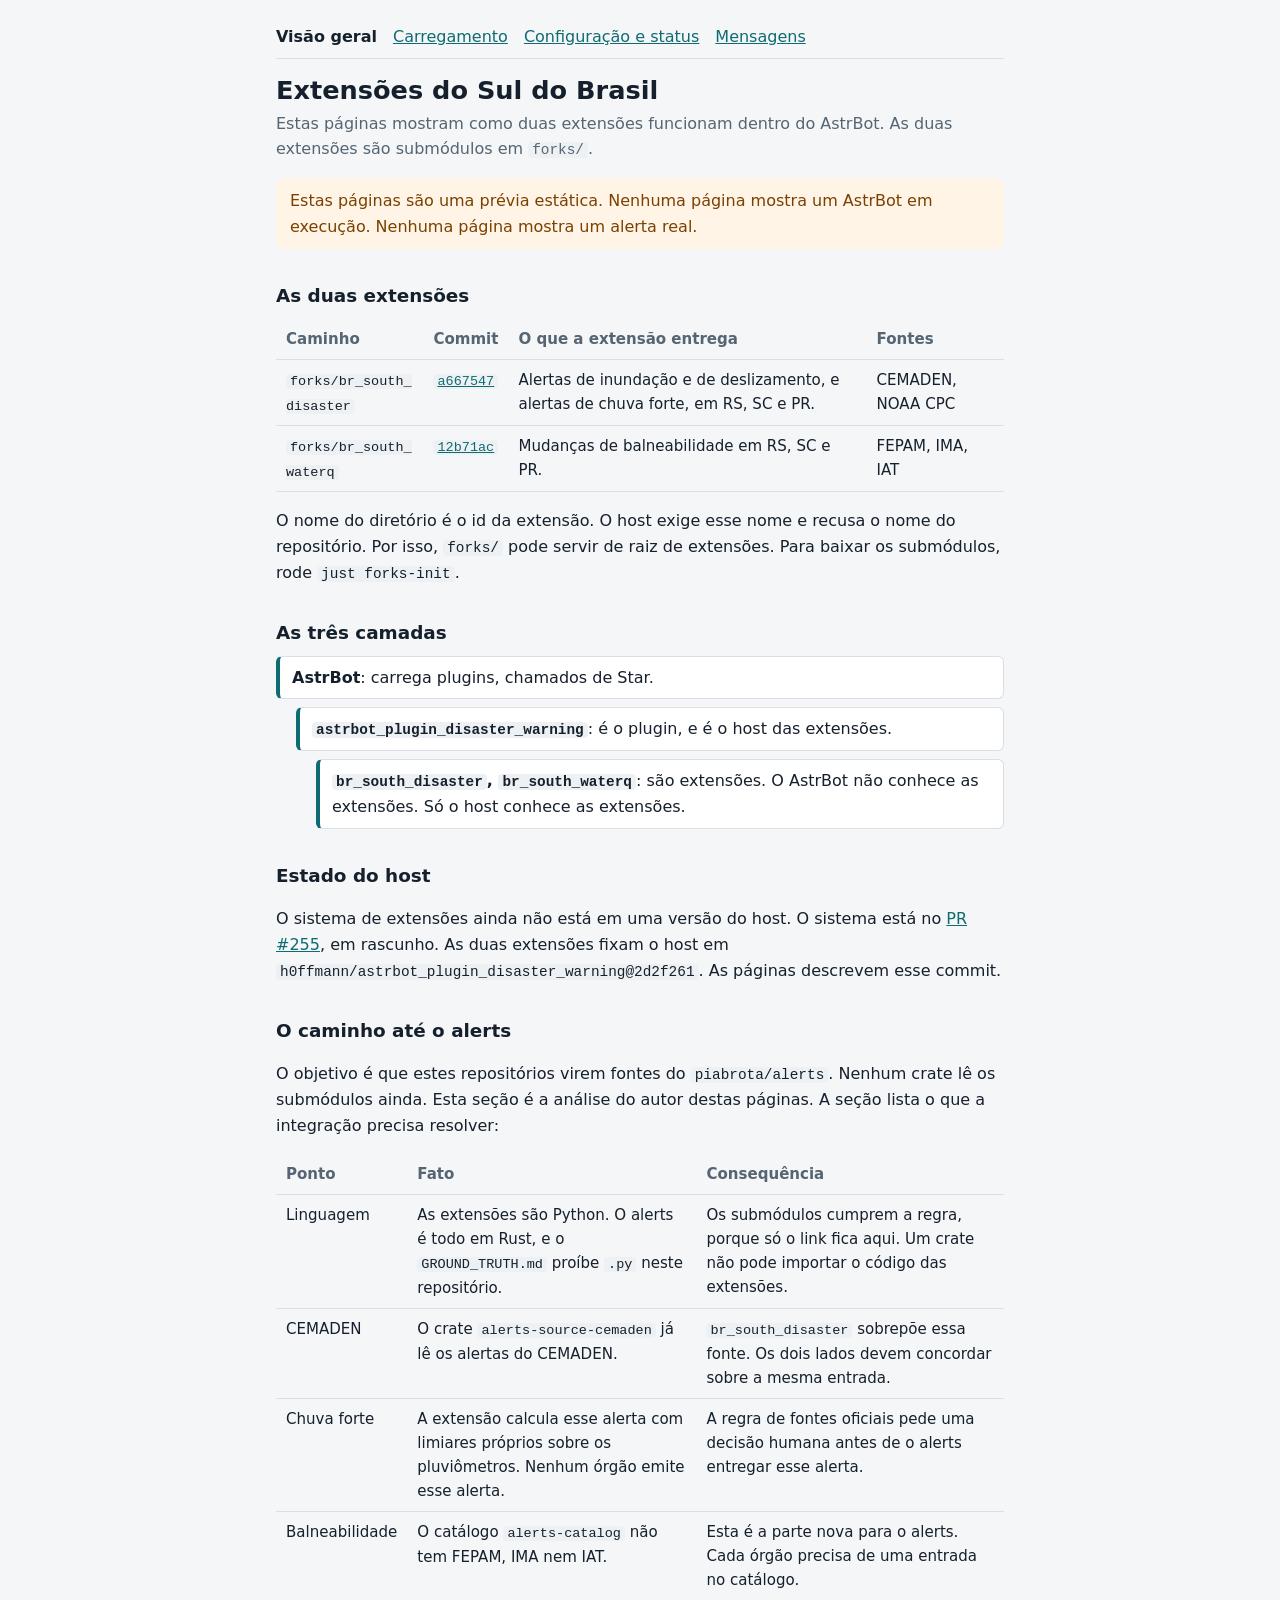
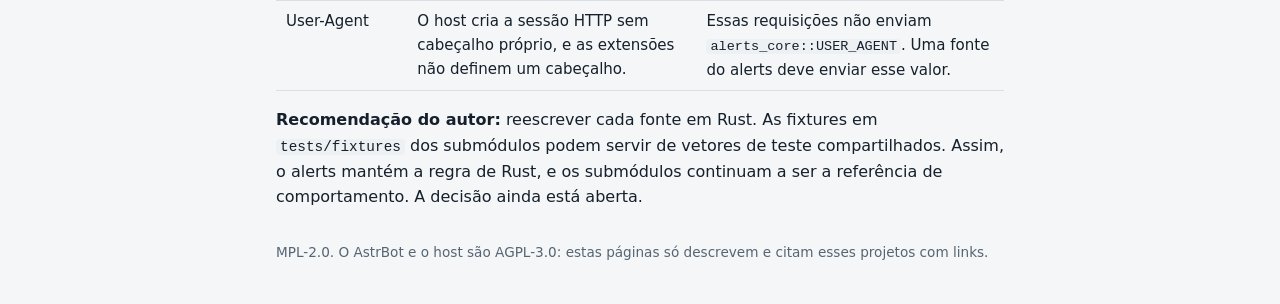
==== docs/br-south/index.html @ 3bf3dbeb "feat: extensões do Sul como submódulos em forks/ e páginas de prévia - forks/br_south_disaster e for" ====
<!-- reading-time: 3 min -->
<!doctype html>
<html lang="pt-BR">
<head>
<meta charset="utf-8">
<meta name="viewport" content="width=device-width, initial-scale=1">
<title>Extensões do Sul</title>
<link rel="stylesheet" href="style.css">
</head>
<body>
<main>
<nav aria-label="Páginas">
  <a href="index.html" aria-current="page">Visão geral</a>
  <a href="carregamento.html">Carregamento</a>
  <a href="painel.html">Configuração e status</a>
  <a href="mensagens.html">Mensagens</a>
</nav>

<h1>Extensões do Sul do Brasil</h1>
<p class="lead">Estas páginas mostram como duas extensões funcionam dentro do AstrBot. As duas extensões são submódulos em <code>forks/</code>.</p>

<div class="warn" role="note">Estas páginas são uma prévia estática. Nenhuma página mostra um AstrBot em execução. Nenhuma página mostra um alerta real.</div>

<h2>As duas extensões</h2>
<div class="scroll">
<table>
  <thead><tr><th>Caminho</th><th>Commit</th><th>O que a extensão entrega</th><th>Fontes</th></tr></thead>
  <tbody>
    <tr>
      <td><code>forks/br_south_disaster</code></td>
      <td><a href="https://github.com/h0ffmann/astrbot_dw_ext_br_south_disaster/tree/a6675479bebcacb92b1d18f4931a7065a1f70178"><code>a667547</code></a></td>
      <td>Alertas de inundação e de deslizamento, e alertas de chuva forte, em RS, SC e PR.</td>
      <td>CEMADEN, NOAA CPC</td>
    </tr>
    <tr>
      <td><code>forks/br_south_waterq</code></td>
      <td><a href="https://github.com/h0ffmann/astrbot_dw_ext_br_south_waterq/tree/12b71ac048ad29b83bfc6aaa0149e011c66886ce"><code>12b71ac</code></a></td>
      <td>Mudanças de balneabilidade em RS, SC e PR.</td>
      <td>FEPAM, IMA, IAT</td>
    </tr>
  </tbody>
</table>
</div>
<p>O nome do diretório é o id da extensão. O host exige esse nome e recusa o nome do repositório. Por isso, <code>forks/</code> pode servir de raiz de extensões. Para baixar os submódulos, rode <code>just forks-init</code>.</p>

<h2>As três camadas</h2>
<ol class="layers">
  <li><strong>AstrBot</strong>: carrega plugins, chamados de Star.</li>
  <li><strong><code>astrbot_plugin_disaster_warning</code></strong>: é o plugin, e é o host das extensões.</li>
  <li><strong><code>br_south_disaster</code>, <code>br_south_waterq</code></strong>: são extensões. O AstrBot não conhece as extensões. Só o host conhece as extensões.</li>
</ol>

<h2>Estado do host</h2>
<p>O sistema de extensões ainda não está em uma versão do host. O sistema está no <a href="https://github.com/Pancakes-Labs/astrbot_plugin_disaster_warning/pull/255">PR #255</a>, em rascunho. As duas extensões fixam o host em <code>h0ffmann/astrbot_plugin_disaster_warning@2d2f261</code>. As páginas descrevem esse commit.</p>

<h2>O caminho até o alerts</h2>
<p>O objetivo é que estes repositórios virem fontes do <code>piabrota/alerts</code>. Nenhum crate lê os submódulos ainda. Esta seção é a análise do autor destas páginas. A seção lista o que a integração precisa resolver:</p>
<div class="scroll">
<table>
  <thead><tr><th>Ponto</th><th>Fato</th><th>Consequência</th></tr></thead>
  <tbody>
    <tr>
      <td>Linguagem</td>
      <td>As extensões são Python. O alerts é todo em Rust, e o <code>GROUND_TRUTH.md</code> proíbe <code>.py</code> neste repositório.</td>
      <td>Os submódulos cumprem a regra, porque só o link fica aqui. Um crate não pode importar o código das extensões.</td>
    </tr>
    <tr>
      <td>CEMADEN</td>
      <td>O crate <code>alerts-source-cemaden</code> já lê os alertas do CEMADEN.</td>
      <td><code>br_south_disaster</code> sobrepõe essa fonte. Os dois lados devem concordar sobre a mesma entrada.</td>
    </tr>
    <tr>
      <td>Chuva forte</td>
      <td>A extensão calcula esse alerta com limiares próprios sobre os pluviômetros. Nenhum órgão emite esse alerta.</td>
      <td>A regra de fontes oficiais pede uma decisão humana antes de o alerts entregar esse alerta.</td>
    </tr>
    <tr>
      <td>Balneabilidade</td>
      <td>O catálogo <code>alerts-catalog</code> não tem FEPAM, IMA nem IAT.</td>
      <td>Esta é a parte nova para o alerts. Cada órgão precisa de uma entrada no catálogo.</td>
    </tr>
    <tr>
      <td>User-Agent</td>
      <td>O host cria a sessão HTTP sem cabeçalho próprio, e as extensões não definem um cabeçalho.</td>
      <td>Essas requisições não enviam <code>alerts_core::USER_AGENT</code>. Uma fonte do alerts deve enviar esse valor.</td>
    </tr>
  </tbody>
</table>
</div>
<p><strong>Recomendação do autor:</strong> reescrever cada fonte em Rust. As fixtures em <code>tests/fixtures</code> dos submódulos podem servir de vetores de teste compartilhados. Assim, o alerts mantém a regra de Rust, e os submódulos continuam a ser a referência de comportamento. A decisão ainda está aberta.</p>

<footer>MPL-2.0. O AstrBot e o host são AGPL-3.0: estas páginas só descrevem e citam esses projetos com links.</footer>
</main>
</body>
</html>
---- docs/br-south/style.css ----
:root {
  color-scheme: light dark;
  --bg: #f4f6f7;
  --panel: #ffffff;
  --ink: #16202c;
  --muted: #566573;
  --line: #d9dfe4;
  --accent: #0f6b72;
  --warn-bg: #fff4e5;
  --warn-ink: #7a4100;
  --code-bg: #eef1f3;
  --ok: #2e8b57;
  --l2: #c99a00;
  --l3: #d9691a;
}

@media (prefers-color-scheme: dark) {
  :root {
    --bg: #10151b;
    --panel: #171e26;
    --ink: #e7ecf1;
    --muted: #9fadba;
    --line: #2a343f;
    --accent: #58bdc6;
    --warn-bg: #33240f;
    --warn-ink: #ffd9a3;
    --code-bg: #1f2832;
  }
}

* {
  box-sizing: border-box;
}

body {
  margin: 0;
  background: var(--bg);
  color: var(--ink);
  font: 16px/1.6 system-ui, -apple-system, "Segoe UI", "Noto Sans CJK SC", sans-serif;
}

main {
  max-width: 760px;
  margin: 0 auto;
  padding: 24px 16px 48px;
}

h1 {
  font-size: 1.6rem;
  line-height: 1.25;
  margin: 16px 0 4px;
}

h2 {
  font-size: 1.15rem;
  margin: 32px 0 8px;
}

a {
  color: var(--accent);
  overflow-wrap: anywhere;
}

nav {
  display: flex;
  flex-wrap: wrap;
  gap: 4px 16px;
  padding-bottom: 8px;
  border-bottom: 1px solid var(--line);
}

nav a[aria-current="page"] {
  color: var(--ink);
  font-weight: 600;
  text-decoration: none;
}

.lead {
  color: var(--muted);
  margin-top: 0;
}

.warn {
  background: var(--warn-bg);
  color: var(--warn-ink);
  border-radius: 8px;
  padding: 10px 14px;
  margin: 16px 0;
}

code {
  background: var(--code-bg);
  border-radius: 4px;
  padding: 0 4px;
  font-size: 0.9em;
  overflow-wrap: anywhere;
}

pre {
  background: var(--code-bg);
  border-radius: 8px;
  padding: 12px 14px;
  margin: 8px 0 16px;
  overflow-x: auto;
  font-size: 0.88rem;
}

pre code {
  background: none;
  padding: 0;
}

.scroll {
  overflow-x: auto;
}

table {
  width: 100%;
  border-collapse: collapse;
  font-size: 0.94rem;
}

th,
td {
  text-align: left;
  vertical-align: top;
  padding: 8px 10px;
  border-bottom: 1px solid var(--line);
}

th {
  color: var(--muted);
  font-weight: 600;
}

.layers {
  list-style: none;
  margin: 8px 0 16px;
  padding: 0;
  display: grid;
  gap: 8px;
}

.layers li {
  background: var(--panel);
  border: 1px solid var(--line);
  border-left: 4px solid var(--accent);
  border-radius: 6px;
  padding: 8px 12px;
}

.layers li + li {
  margin-left: 20px;
}

.layers li + li + li {
  margin-left: 40px;
}

.chat {
  background: var(--panel);
  border: 1px solid var(--line);
  border-radius: 10px;
  padding: 12px;
  margin: 8px 0 8px;
}

.who {
  color: var(--muted);
  font-size: 0.8rem;
  margin-bottom: 4px;
}

.bubble {
  white-space: pre-wrap;
  overflow-wrap: anywhere;
  border-left: 4px solid var(--muted);
  border-radius: 4px;
  padding: 8px 12px;
  background: var(--bg);
}

.user {
  border-left-color: var(--accent);
}

.ok {
  border-left-color: var(--ok);
}

.l2 {
  border-left-color: var(--l2);
}

.l3 {
  border-left-color: var(--l3);
}

.note {
  color: var(--muted);
  font-size: 0.88rem;
  margin: 4px 0 16px;
}

footer {
  color: var(--muted);
  font-size: 0.85rem;
  margin-top: 32px;
}

@media (max-width: 480px) {
  .layers li + li,
  .layers li + li + li {
    margin-left: 0;
  }
}
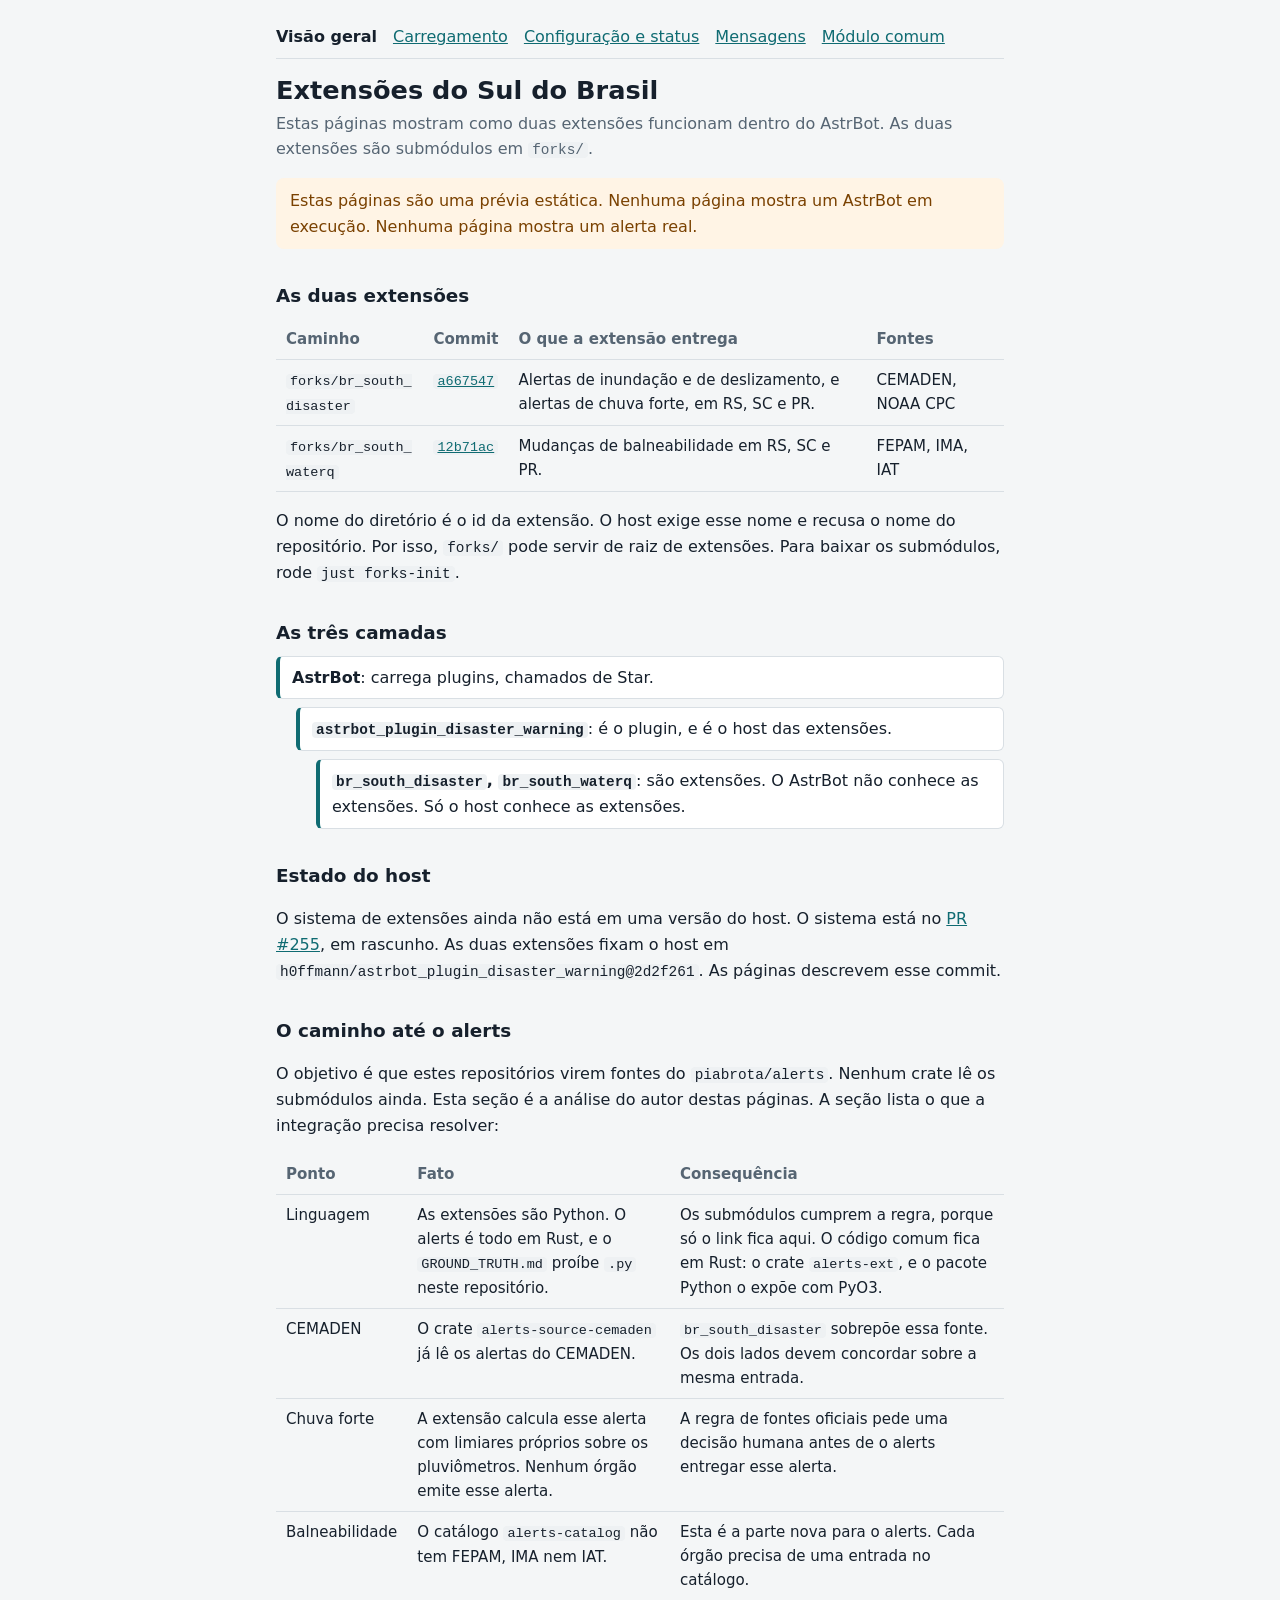
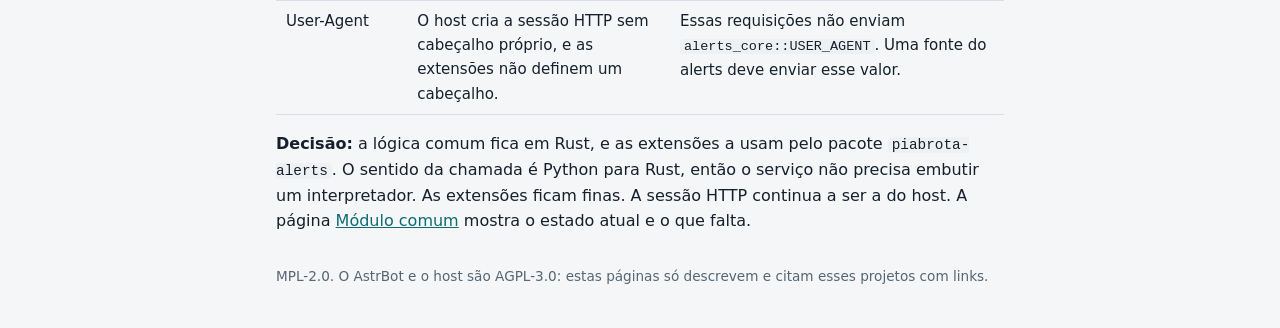
==== commit 6290cb24: "docs: módulo comum das extensões e correção sobre PyO3 - docs/br-south/modulo-comum.html (novo): o q" ====
--- a/docs/br-south/index.html
+++ b/docs/br-south/index.html
@@ -14,6 +14,7 @@
   <a href="carregamento.html">Carregamento</a>
   <a href="painel.html">Configuração e status</a>
   <a href="mensagens.html">Mensagens</a>
+  <a href="modulo-comum.html">Módulo comum</a>
 </nav>
 
 <h1>Extensões do Sul do Brasil</h1>
@@ -62,7 +63,7 @@
     <tr>
       <td>Linguagem</td>
       <td>As extensões são Python. O alerts é todo em Rust, e o <code>GROUND_TRUTH.md</code> proíbe <code>.py</code> neste repositório.</td>
-      <td>Os submódulos cumprem a regra, porque só o link fica aqui. Um crate não pode importar o código das extensões.</td>
+      <td>Os submódulos cumprem a regra, porque só o link fica aqui. O código comum fica em Rust: o crate <code>alerts-ext</code>, e o pacote Python o expõe com PyO3.</td>
     </tr>
     <tr>
       <td>CEMADEN</td>
@@ -87,7 +88,7 @@
   </tbody>
 </table>
 </div>
-<p><strong>Recomendação do autor:</strong> reescrever cada fonte em Rust. As fixtures em <code>tests/fixtures</code> dos submódulos podem servir de vetores de teste compartilhados. Assim, o alerts mantém a regra de Rust, e os submódulos continuam a ser a referência de comportamento. A decisão ainda está aberta.</p>
+<p><strong>Decisão:</strong> a lógica comum fica em Rust, e as extensões a usam pelo pacote <code>piabrota-alerts</code>. O sentido da chamada é Python para Rust, então o serviço não precisa embutir um interpretador. As extensões ficam finas. A sessão HTTP continua a ser a do host. A página <a href="modulo-comum.html">Módulo comum</a> mostra o estado atual e o que falta.</p>
 
 <footer>MPL-2.0. O AstrBot e o host são AGPL-3.0: estas páginas só descrevem e citam esses projetos com links.</footer>
 </main>
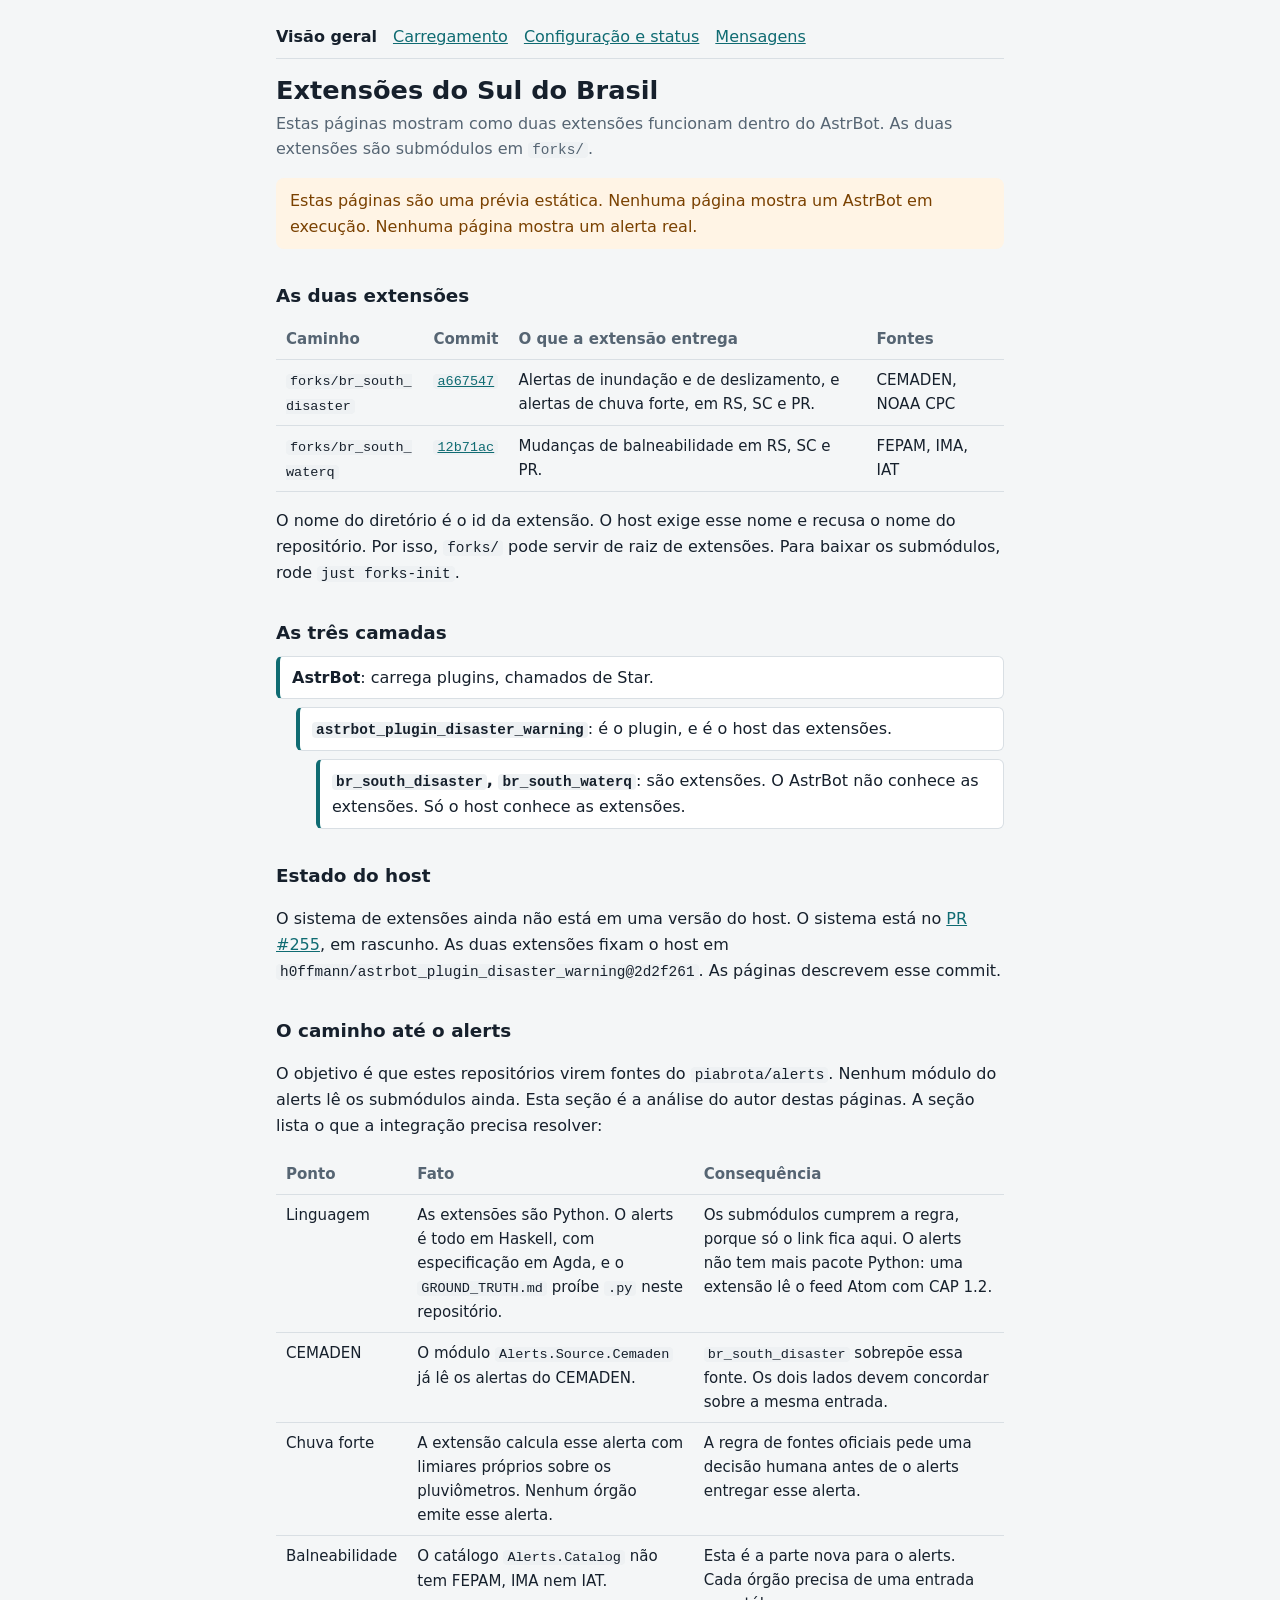
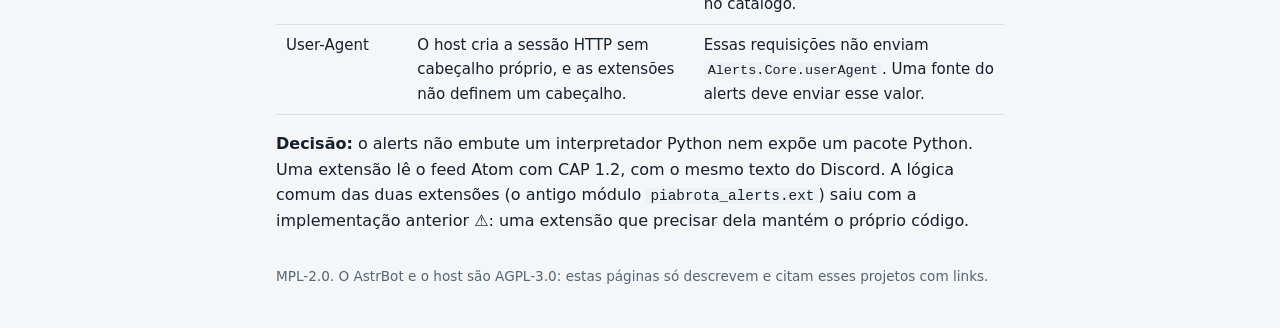
==== commit faebe4fa: "feat: alerts inteiro em Haskell com especificação em Agda, sem Rust e sem mobile Porta o serviço, o " ====
--- a/docs/br-south/index.html
+++ b/docs/br-south/index.html
@@ -14,7 +14,6 @@
   <a href="carregamento.html">Carregamento</a>
   <a href="painel.html">Configuração e status</a>
   <a href="mensagens.html">Mensagens</a>
-  <a href="modulo-comum.html">Módulo comum</a>
 </nav>
 
 <h1>Extensões do Sul do Brasil</h1>
@@ -55,19 +54,19 @@
 <p>O sistema de extensões ainda não está em uma versão do host. O sistema está no <a href="https://github.com/Pancakes-Labs/astrbot_plugin_disaster_warning/pull/255">PR #255</a>, em rascunho. As duas extensões fixam o host em <code>h0ffmann/astrbot_plugin_disaster_warning@2d2f261</code>. As páginas descrevem esse commit.</p>
 
 <h2>O caminho até o alerts</h2>
-<p>O objetivo é que estes repositórios virem fontes do <code>piabrota/alerts</code>. Nenhum crate lê os submódulos ainda. Esta seção é a análise do autor destas páginas. A seção lista o que a integração precisa resolver:</p>
+<p>O objetivo é que estes repositórios virem fontes do <code>piabrota/alerts</code>. Nenhum módulo do alerts lê os submódulos ainda. Esta seção é a análise do autor destas páginas. A seção lista o que a integração precisa resolver:</p>
 <div class="scroll">
 <table>
   <thead><tr><th>Ponto</th><th>Fato</th><th>Consequência</th></tr></thead>
   <tbody>
     <tr>
       <td>Linguagem</td>
-      <td>As extensões são Python. O alerts é todo em Rust, e o <code>GROUND_TRUTH.md</code> proíbe <code>.py</code> neste repositório.</td>
-      <td>Os submódulos cumprem a regra, porque só o link fica aqui. O código comum fica em Rust: o crate <code>alerts-ext</code>, e o pacote Python o expõe com PyO3.</td>
+      <td>As extensões são Python. O alerts é todo em Haskell, com especificação em Agda, e o <code>GROUND_TRUTH.md</code> proíbe <code>.py</code> neste repositório.</td>
+      <td>Os submódulos cumprem a regra, porque só o link fica aqui. O alerts não tem mais pacote Python: uma extensão lê o feed Atom com CAP 1.2.</td>
     </tr>
     <tr>
       <td>CEMADEN</td>
-      <td>O crate <code>alerts-source-cemaden</code> já lê os alertas do CEMADEN.</td>
+      <td>O módulo <code>Alerts.Source.Cemaden</code> já lê os alertas do CEMADEN.</td>
       <td><code>br_south_disaster</code> sobrepõe essa fonte. Os dois lados devem concordar sobre a mesma entrada.</td>
     </tr>
     <tr>
@@ -77,18 +76,18 @@
     </tr>
     <tr>
       <td>Balneabilidade</td>
-      <td>O catálogo <code>alerts-catalog</code> não tem FEPAM, IMA nem IAT.</td>
+      <td>O catálogo <code>Alerts.Catalog</code> não tem FEPAM, IMA nem IAT.</td>
       <td>Esta é a parte nova para o alerts. Cada órgão precisa de uma entrada no catálogo.</td>
     </tr>
     <tr>
       <td>User-Agent</td>
       <td>O host cria a sessão HTTP sem cabeçalho próprio, e as extensões não definem um cabeçalho.</td>
-      <td>Essas requisições não enviam <code>alerts_core::USER_AGENT</code>. Uma fonte do alerts deve enviar esse valor.</td>
+      <td>Essas requisições não enviam <code>Alerts.Core.userAgent</code>. Uma fonte do alerts deve enviar esse valor.</td>
     </tr>
   </tbody>
 </table>
 </div>
-<p><strong>Decisão:</strong> a lógica comum fica em Rust, e as extensões a usam pelo pacote <code>piabrota-alerts</code>. O sentido da chamada é Python para Rust, então o serviço não precisa embutir um interpretador. As extensões ficam finas. A sessão HTTP continua a ser a do host. A página <a href="modulo-comum.html">Módulo comum</a> mostra o estado atual e o que falta.</p>
+<p><strong>Decisão:</strong> o alerts não embute um interpretador Python nem expõe um pacote Python. Uma extensão lê o feed Atom com CAP 1.2, com o mesmo texto do Discord. A lógica comum das duas extensões (o antigo módulo <code>piabrota_alerts.ext</code>) saiu com a implementação anterior ⚠: uma extensão que precisar dela mantém o próprio código.</p>
 
 <footer>MPL-2.0. O AstrBot e o host são AGPL-3.0: estas páginas só descrevem e citam esses projetos com links.</footer>
 </main>
